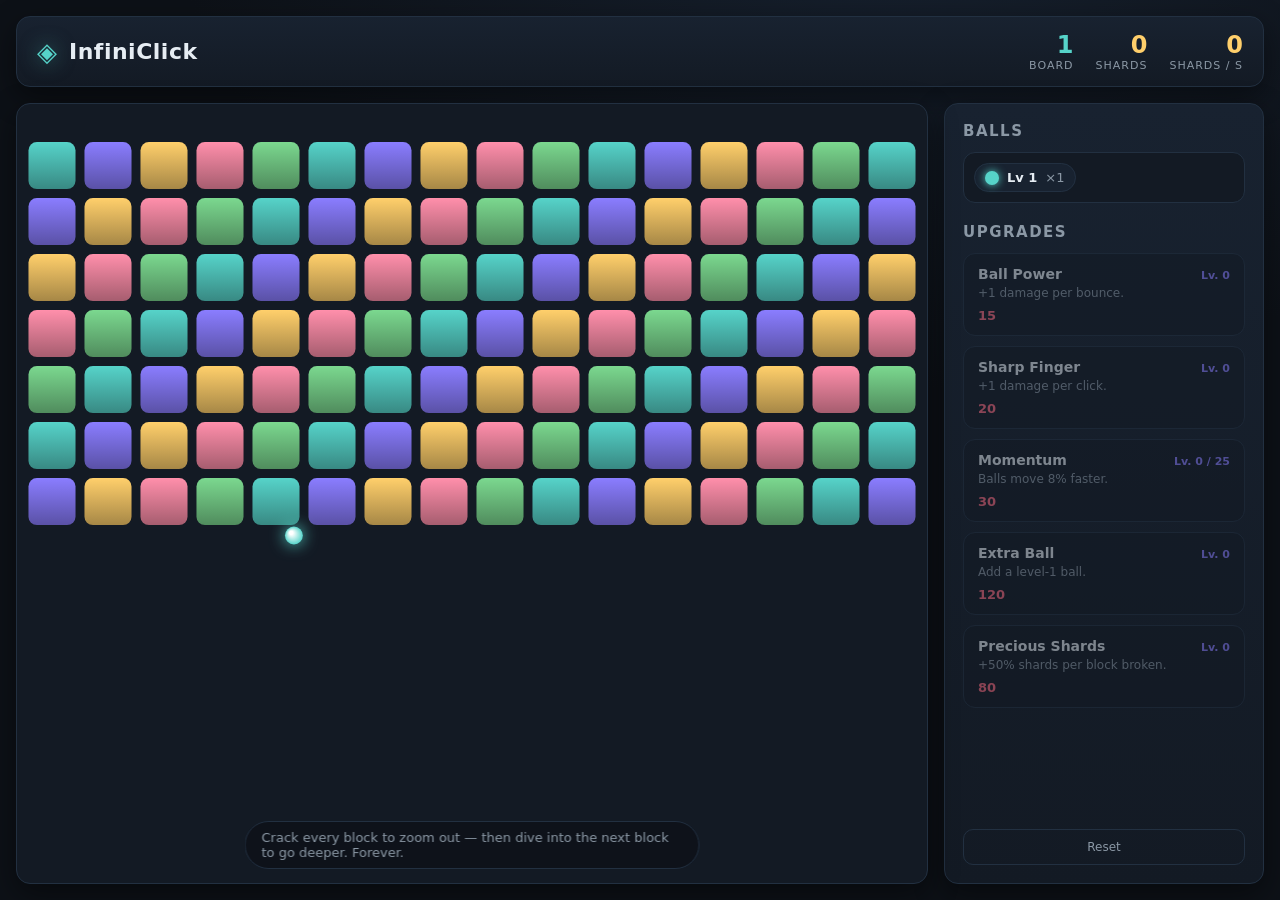
==== index.html @ d5f02555 "Add infinite fractal zoom, fix reset, ball banner, English pass Reset now wipes every scrap of live " ====
<!DOCTYPE html>
<html lang="en">
<head>
  <meta charset="UTF-8">
  <meta name="viewport" content="width=device-width, initial-scale=1.0">
  <title>InfiniClick</title>
  <link rel="stylesheet" href="style.css">
</head>
<body>
  <div id="app">
    <header id="topbar">
      <div class="brand">
        <span class="brand-mark">◈</span>
        <h1>InfiniClick</h1>
      </div>
      <div class="stats">
        <div class="stat">
          <span class="stat-value" id="board">1</span>
          <span class="stat-label">Board</span>
        </div>
        <div class="stat">
          <span class="stat-value" id="fragments">0</span>
          <span class="stat-label">Shards</span>
        </div>
        <div class="stat">
          <span class="stat-value" id="fps">0</span>
          <span class="stat-label">Shards / s</span>
        </div>
      </div>
    </header>

    <main id="stage">
      <canvas id="game"></canvas>
      <div id="hint">Crack every block to zoom out — then dive into the next block to go deeper. Forever.</div>
    </main>

    <aside id="shop">
      <h2>Balls</h2>
      <div id="ballbar"></div>
      <h2>Upgrades</h2>
      <div id="upgrades"></div>
      <button id="reset" title="Wipes all progress">Reset</button>
    </aside>
  </div>

  <script src="game.js"></script>
</body>
</html>
---- style.css ----
:root {
  --bg: #0d1117;
  --panel: #131a24;
  --panel-2: #182230;
  --line: #223041;
  --text: #e6edf3;
  --muted: #8b98a5;
  --accent: #56d3c9;
  --accent-2: #8a7dff;
  --gold: #ffcf6b;
  --danger: #ff6b81;
  --radius: 14px;
  --shadow: 0 10px 30px rgba(0, 0, 0, 0.45);
}

* { box-sizing: border-box; }

html, body {
  margin: 0;
  height: 100%;
  background: radial-gradient(1200px 800px at 70% -10%, #16202e 0%, var(--bg) 60%);
  color: var(--text);
  font-family: "Inter", "Segoe UI", system-ui, -apple-system, sans-serif;
  -webkit-font-smoothing: antialiased;
  overflow: hidden;
}

#app {
  height: 100%;
  display: grid;
  grid-template-columns: 1fr 320px;
  grid-template-rows: auto 1fr;
  grid-template-areas:
    "top   top"
    "stage shop";
  gap: 16px;
  padding: 16px;
}

/* Top bar */
#topbar {
  grid-area: top;
  display: flex;
  align-items: center;
  justify-content: space-between;
  padding: 14px 20px;
  background: linear-gradient(180deg, var(--panel-2), var(--panel));
  border: 1px solid var(--line);
  border-radius: var(--radius);
  box-shadow: var(--shadow);
}

.brand { display: flex; align-items: center; gap: 12px; }
.brand-mark {
  font-size: 26px;
  color: var(--accent);
  filter: drop-shadow(0 0 10px rgba(86, 211, 201, 0.5));
}
.brand h1 {
  margin: 0;
  font-size: 22px;
  letter-spacing: 0.5px;
  font-weight: 700;
}

.stats { display: flex; gap: 22px; }
.stat { display: flex; flex-direction: column; align-items: flex-end; }
.stat:first-child .stat-value { color: var(--accent); }
.stat-value {
  font-size: 24px;
  font-weight: 800;
  font-variant-numeric: tabular-nums;
  color: var(--gold);
}
.stat-label {
  font-size: 11px;
  text-transform: uppercase;
  letter-spacing: 1px;
  color: var(--muted);
}

/* Stage / canvas */
#stage {
  grid-area: stage;
  position: relative;
  background: var(--panel);
  border: 1px solid var(--line);
  border-radius: var(--radius);
  box-shadow: var(--shadow);
  overflow: hidden;
}
#game { display: block; width: 100%; height: 100%; cursor: crosshair; }

#hint {
  position: absolute;
  bottom: 14px;
  left: 50%;
  transform: translateX(-50%);
  padding: 8px 16px;
  font-size: 13px;
  color: var(--muted);
  background: rgba(13, 17, 23, 0.7);
  border: 1px solid var(--line);
  border-radius: 999px;
  backdrop-filter: blur(6px);
  pointer-events: none;
  transition: opacity 0.6s ease;
}

/* Shop */
#shop {
  grid-area: shop;
  background: linear-gradient(180deg, var(--panel-2), var(--panel));
  border: 1px solid var(--line);
  border-radius: var(--radius);
  box-shadow: var(--shadow);
  padding: 18px;
  display: flex;
  flex-direction: column;
  overflow: hidden;
}
#shop h2 {
  margin: 0 0 12px;
  font-size: 15px;
  text-transform: uppercase;
  letter-spacing: 1.5px;
  color: var(--muted);
}
#shop h2:not(:first-child) { margin-top: 16px; }
#upgrades { flex: 1; overflow-y: auto; display: flex; flex-direction: column; gap: 10px; }

/* Ball banner: a wrapping strip of per-level counts + merge buttons */
#ballbar {
  display: flex;
  flex-wrap: wrap;
  gap: 8px;
  padding: 10px;
  margin-bottom: 4px;
  border: 1px solid var(--line);
  border-radius: 12px;
  background: var(--panel);
}
.ballchip {
  display: flex;
  align-items: center;
  gap: 8px;
  padding: 6px 10px;
  border: 1px solid var(--line);
  border-radius: 999px;
  background: var(--panel-2);
  font-size: 13px;
}
.ballchip .dot {
  width: 14px;
  height: 14px;
  border-radius: 50%;
  box-shadow: 0 0 8px currentColor;
  flex: none;
}
.ballchip .lv { font-weight: 700; }
.ballchip .ct { color: var(--muted); font-variant-numeric: tabular-nums; }
.ballchip .merge {
  margin-left: auto;
  font: inherit;
  font-size: 12px;
  font-weight: 700;
  color: var(--bg);
  background: var(--accent);
  border: none;
  border-radius: 8px;
  padding: 6px 10px;
  cursor: pointer;
  transition: filter 0.15s ease, transform 0.08s ease;
}
.ballchip .merge:hover { filter: brightness(1.1); }
.ballchip .merge:active { transform: translateY(1px); }

.upgrade {
  text-align: left;
  width: 100%;
  border: 1px solid var(--line);
  background: var(--panel);
  color: var(--text);
  border-radius: 12px;
  padding: 12px 14px;
  cursor: pointer;
  transition: transform 0.08s ease, border-color 0.15s ease, background 0.15s ease;
  font: inherit;
}
.upgrade:hover:not(:disabled) { border-color: var(--accent); transform: translateY(-1px); }
.upgrade:active:not(:disabled) { transform: translateY(0); }
.upgrade:disabled { opacity: 0.5; cursor: not-allowed; }

.upgrade .u-head { display: flex; justify-content: space-between; align-items: baseline; }
.upgrade .u-name { font-weight: 700; font-size: 14px; }
.upgrade .u-level { font-size: 11px; color: var(--accent-2); font-weight: 700; }
.upgrade .u-desc { font-size: 12px; color: var(--muted); margin: 4px 0 8px; }
.upgrade .u-cost {
  font-size: 13px;
  font-weight: 700;
  color: var(--gold);
  font-variant-numeric: tabular-nums;
}
.upgrade.affordable .u-cost::before { content: "◈ "; }
.upgrade:not(.affordable) .u-cost { color: var(--danger); }

#reset {
  margin-top: 12px;
  padding: 10px;
  font: inherit;
  font-size: 12px;
  color: var(--muted);
  background: transparent;
  border: 1px solid var(--line);
  border-radius: 10px;
  cursor: pointer;
  transition: color 0.15s, border-color 0.15s;
}
#reset:hover { color: var(--danger); border-color: var(--danger); }

@media (max-width: 820px) {
  #app {
    grid-template-columns: 1fr;
    grid-template-rows: auto 1fr auto;
    grid-template-areas: "top" "stage" "shop";
  }
  #shop { max-height: 40vh; }
}

/* Three stats + the title: tighten up on small screens. */
@media (max-width: 520px) {
  #topbar { padding: 12px 14px; }
  .brand h1 { font-size: 18px; }
  .stats { gap: 14px; }
  .stat-value { font-size: 20px; }
  .stat-label { font-size: 10px; letter-spacing: 0.5px; }
}
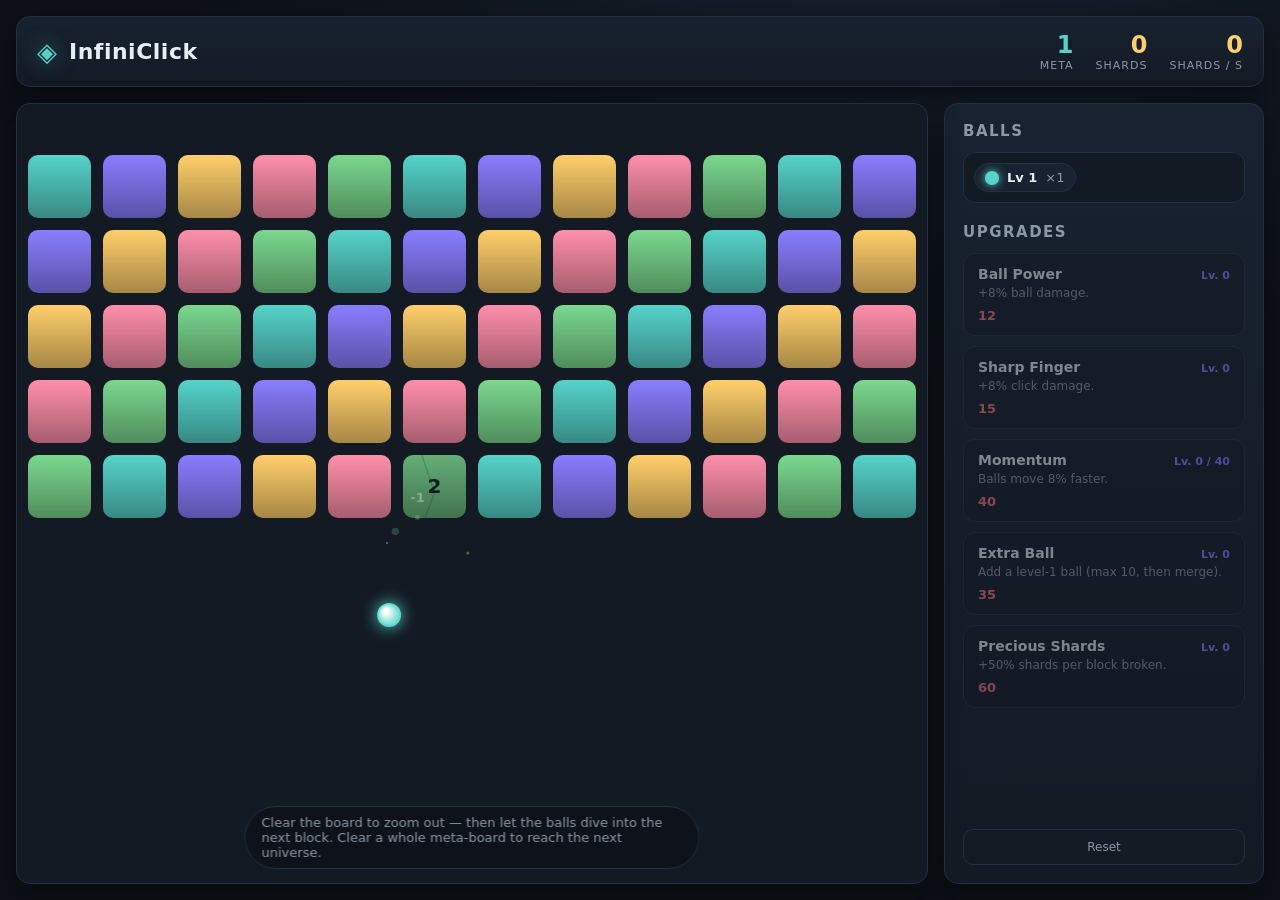
==== commit 12277504: "Add meta ranks, active meta phase, ascension interlude, big-number formatting Reworks progression ar" ====
--- a/index.html
+++ b/index.html
@@ -16,7 +16,7 @@
       <div class="stats">
         <div class="stat">
           <span class="stat-value" id="board">1</span>
-          <span class="stat-label">Board</span>
+          <span class="stat-label">Meta</span>
         </div>
         <div class="stat">
           <span class="stat-value" id="fragments">0</span>
@@ -31,7 +31,7 @@
 
     <main id="stage">
       <canvas id="game"></canvas>
-      <div id="hint">Crack every block to zoom out — then dive into the next block to go deeper. Forever.</div>
+      <div id="hint">Clear the board to zoom out — then let the balls dive into the next block. Clear a whole meta-board to reach the next universe.</div>
     </main>
 
     <aside id="shop">
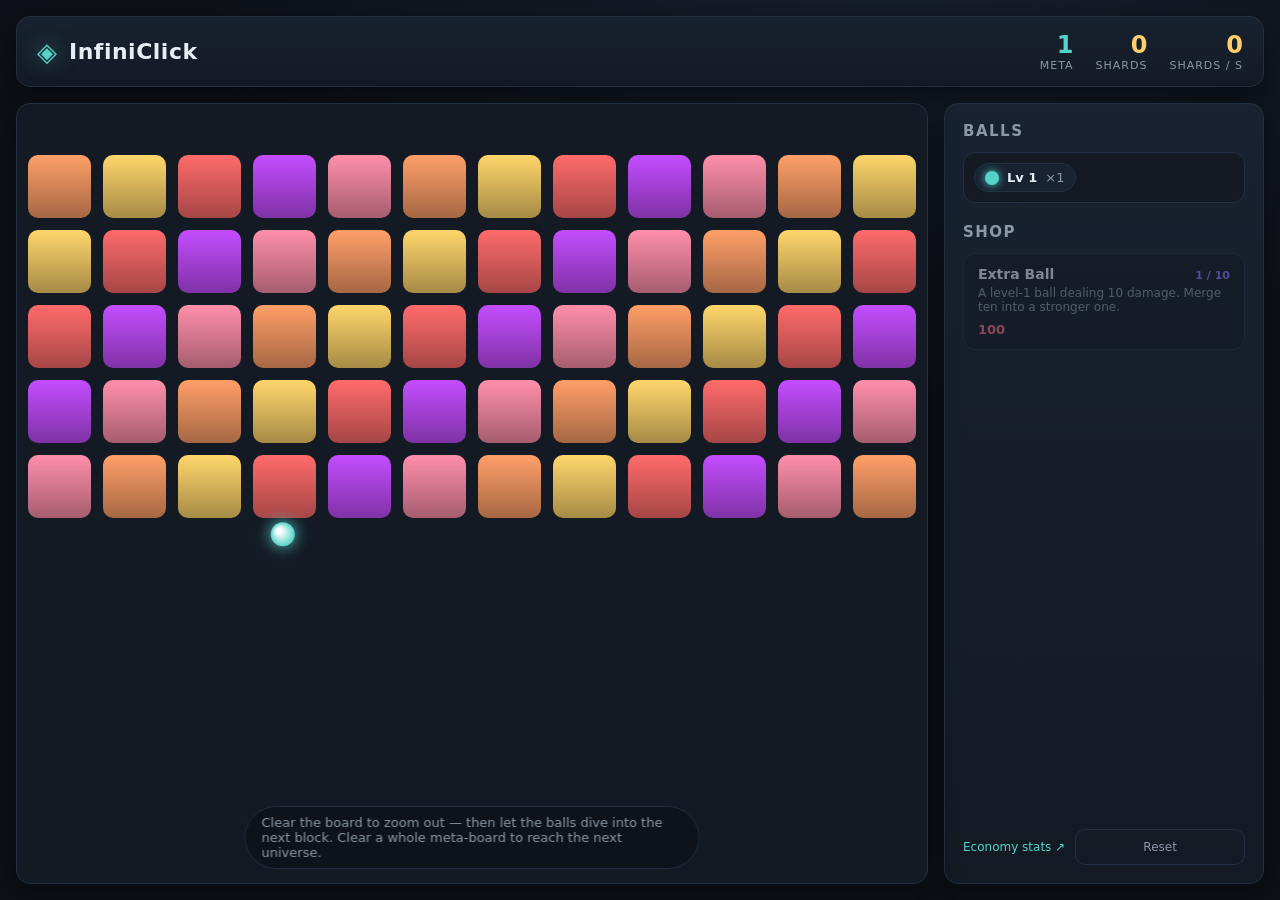
==== commit 22341368: "Split config/economy into shared modules; cost-per-board economy; stats page Extracts every tunable " ====
--- a/index.html
+++ b/index.html
@@ -37,12 +37,17 @@
     <aside id="shop">
       <h2>Balls</h2>
       <div id="ballbar"></div>
-      <h2>Upgrades</h2>
+      <h2>Shop</h2>
       <div id="upgrades"></div>
-      <button id="reset" title="Wipes all progress">Reset</button>
+      <div class="shop-links">
+        <a href="stats.html">Economy stats ↗</a>
+        <button id="reset" title="Wipes all progress">Reset</button>
+      </div>
     </aside>
   </div>
 
+  <script src="config.js"></script>
+  <script src="economy.js"></script>
   <script src="game.js"></script>
 </body>
 </html>
--- a/style.css
+++ b/style.css
@@ -204,8 +204,24 @@
 .upgrade.affordable .u-cost::before { content: "◈ "; }
 .upgrade:not(.affordable) .u-cost { color: var(--danger); }
 
+.shop-links {
+  margin-top: 12px;
+  display: flex;
+  align-items: center;
+  gap: 10px;
+}
+.shop-links a {
+  font-size: 12px;
+  color: var(--accent);
+  text-decoration: none;
+  padding: 10px 0;
+  white-space: nowrap;
+  transition: color 0.15s;
+}
+.shop-links a:hover { color: var(--accent-2); }
+
 #reset {
-  margin-top: 12px;
+  flex: 1;
   padding: 10px;
   font: inherit;
   font-size: 12px;
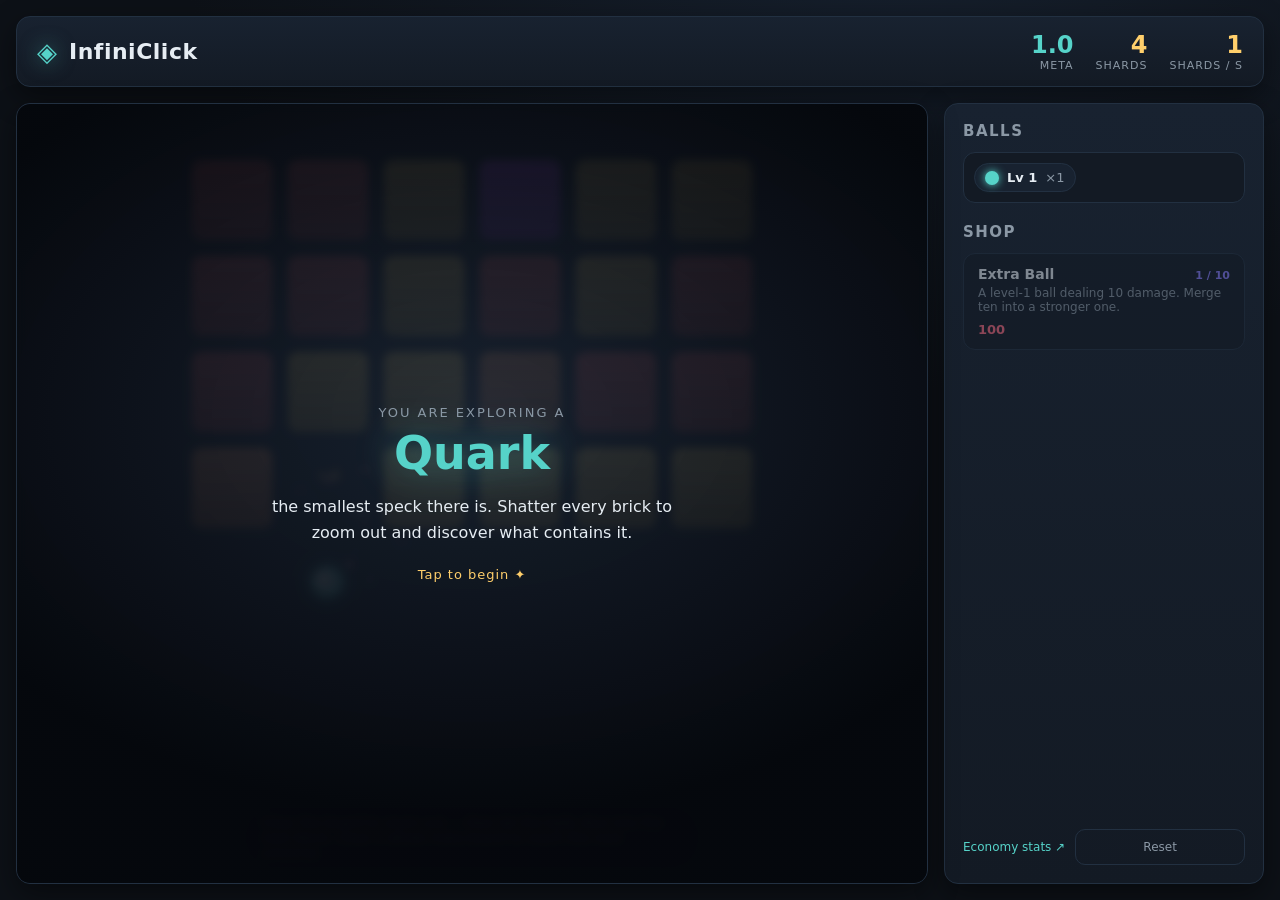
==== commit ca6292d5: "Fixed mobile grid, universe names + intro, HP-tinted bricks, universe gridlines Gameplay & presentat" ====
--- a/index.html
+++ b/index.html
@@ -32,6 +32,14 @@
     <main id="stage">
       <canvas id="game"></canvas>
       <div id="hint">Clear the board to zoom out — then let the balls dive into the next block. Clear a whole meta-board to reach the next universe.</div>
+      <div id="intro" class="hidden">
+        <div class="intro-card">
+          <div class="intro-kicker">You are exploring a</div>
+          <div class="intro-name">Quark</div>
+          <div class="intro-body">the smallest speck there is. Shatter every brick to zoom out and discover what contains it.</div>
+          <div class="intro-go">Tap to begin ✦</div>
+        </div>
+      </div>
     </main>
 
     <aside id="shop">
--- a/style.css
+++ b/style.css
@@ -107,6 +107,30 @@
   transition: opacity 0.6s ease;
 }
 
+/* Intro overlay */
+#intro {
+  position: absolute;
+  inset: 0;
+  display: flex;
+  align-items: center;
+  justify-content: center;
+  padding: 24px;
+  background: radial-gradient(600px 400px at 50% 40%, rgba(24, 34, 48, 0.9), rgba(5, 7, 12, 0.96));
+  backdrop-filter: blur(4px);
+  cursor: pointer;
+  z-index: 5;
+  transition: opacity 0.5s ease;
+}
+#intro.hidden { opacity: 0; pointer-events: none; }
+.intro-card { max-width: 420px; text-align: center; }
+.intro-kicker { font-size: 13px; letter-spacing: 2px; text-transform: uppercase; color: var(--muted); }
+.intro-name {
+  font-size: 46px; font-weight: 800; margin: 6px 0 14px;
+  color: var(--accent); filter: drop-shadow(0 0 20px rgba(86, 211, 201, 0.45));
+}
+.intro-body { font-size: 16px; line-height: 1.6; color: var(--text); }
+.intro-go { margin-top: 22px; font-size: 13px; letter-spacing: 1px; color: var(--gold); }
+
 /* Shop */
 #shop {
   grid-area: shop;
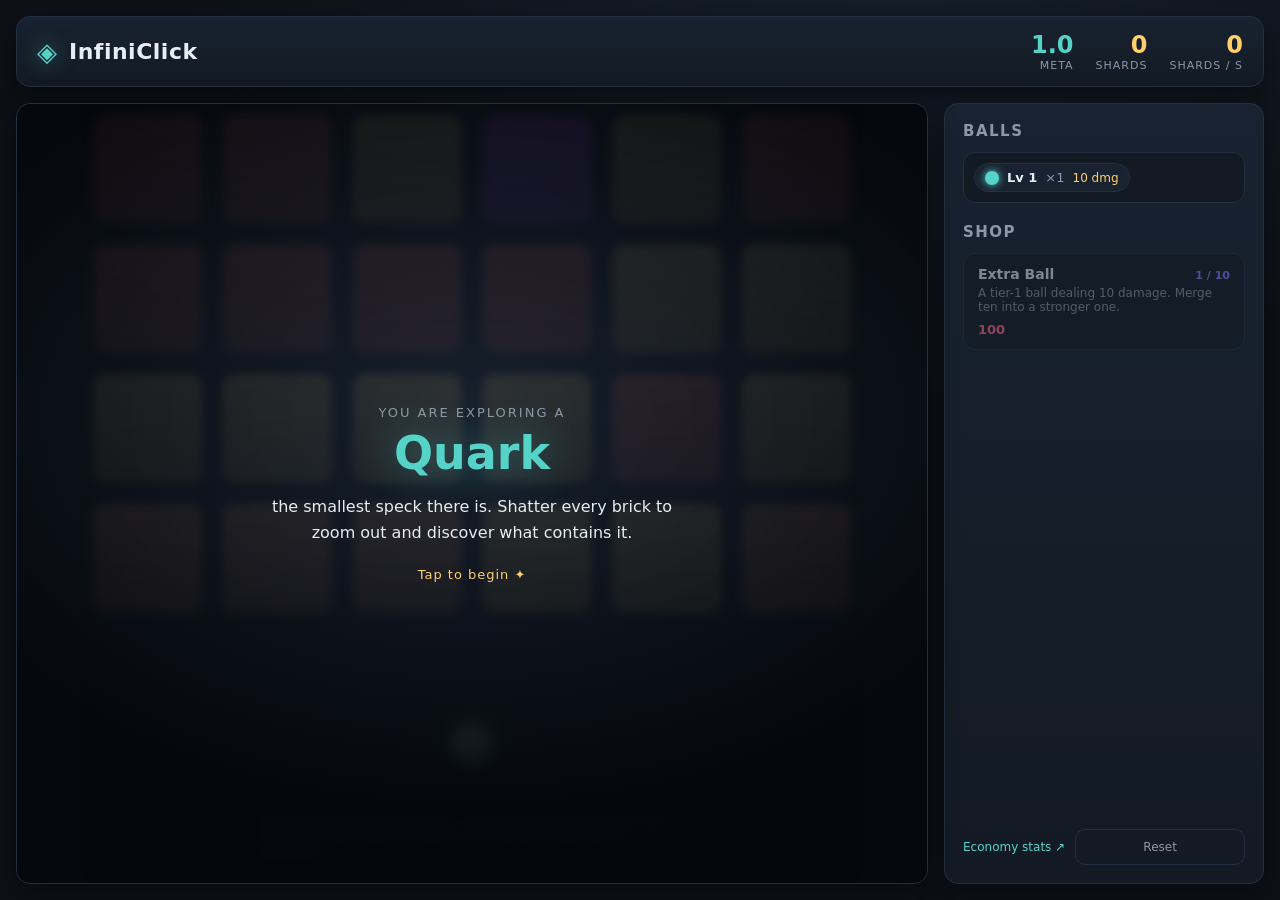
==== commit b158f94a: "Shared normalised layout (square field), intro pause, ball damage, merge tuning Layout is now shared" ====
--- a/index.html
+++ b/index.html
@@ -56,6 +56,7 @@
 
   <script src="config.js"></script>
   <script src="economy.js"></script>
+  <script src="layout.js"></script>
   <script src="game.js"></script>
 </body>
 </html>
--- a/style.css
+++ b/style.css
@@ -183,6 +183,7 @@
 }
 .ballchip .lv { font-weight: 700; }
 .ballchip .ct { color: var(--muted); font-variant-numeric: tabular-nums; }
+.ballchip .dmg { color: var(--gold); font-variant-numeric: tabular-nums; font-size: 12px; }
 .ballchip .merge {
   margin-left: auto;
   font: inherit;
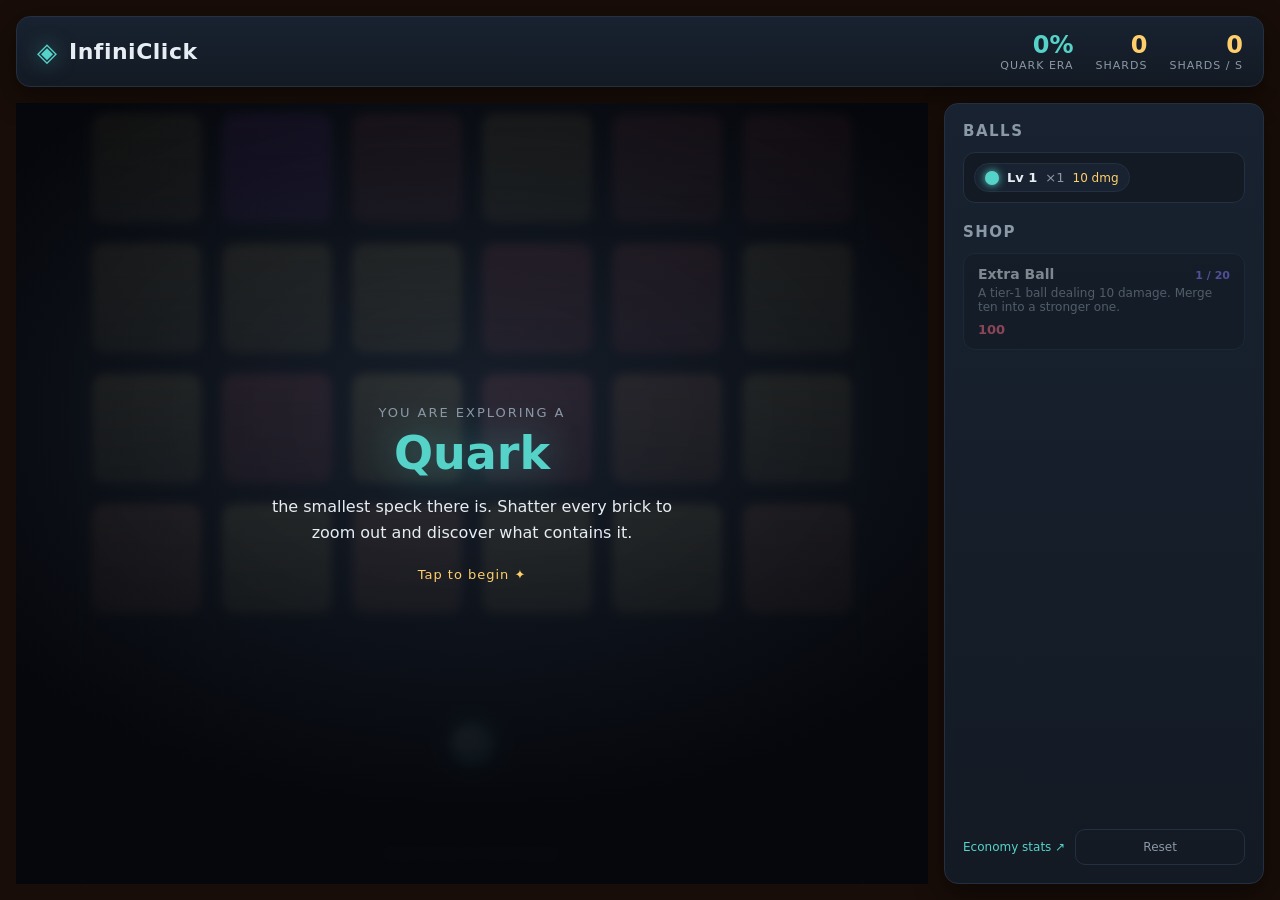
==== commit 1a52451d: "Universe theming (era HUD + backdrop), ball cap 20, ascend bonus by ball price Theming & UX:  - HUD " ====
--- a/index.html
+++ b/index.html
@@ -15,8 +15,8 @@
       </div>
       <div class="stats">
         <div class="stat">
-          <span class="stat-value" id="board">1</span>
-          <span class="stat-label">Meta</span>
+          <span class="stat-value" id="board">0%</span>
+          <span class="stat-label" id="metaLabel">Quark era</span>
         </div>
         <div class="stat">
           <span class="stat-value" id="fragments">0</span>
@@ -31,7 +31,7 @@
 
     <main id="stage">
       <canvas id="game"></canvas>
-      <div id="hint">Clear the board to zoom out — then let the balls dive into the next block. Clear a whole meta-board to reach the next universe.</div>
+      <div id="hint">Click bricks to finish faster</div>
       <div id="intro" class="hidden">
         <div class="intro-card">
           <div class="intro-kicker">You are exploring a</div>
--- a/style.css
+++ b/style.css
@@ -18,11 +18,13 @@
 html, body {
   margin: 0;
   height: 100%;
-  background: radial-gradient(1200px 800px at 70% -10%, #16202e 0%, var(--bg) 60%);
+  /* The universe's dark backdrop; JS repaints this per universe. */
+  background: #08161a;
   color: var(--text);
   font-family: "Inter", "Segoe UI", system-ui, -apple-system, sans-serif;
   -webkit-font-smoothing: antialiased;
   overflow: hidden;
+  transition: background 0.6s ease;
 }
 
 #app {
@@ -80,13 +82,12 @@
 }
 
 /* Stage / canvas */
+/* The play area is transparent — the themed screen background shows through,
+   and the square play-field border is drawn on the canvas itself. */
 #stage {
   grid-area: stage;
   position: relative;
-  background: var(--panel);
-  border: 1px solid var(--line);
-  border-radius: var(--radius);
-  box-shadow: var(--shadow);
+  background: transparent;
   overflow: hidden;
 }
 #game { display: block; width: 100%; height: 100%; cursor: crosshair; }
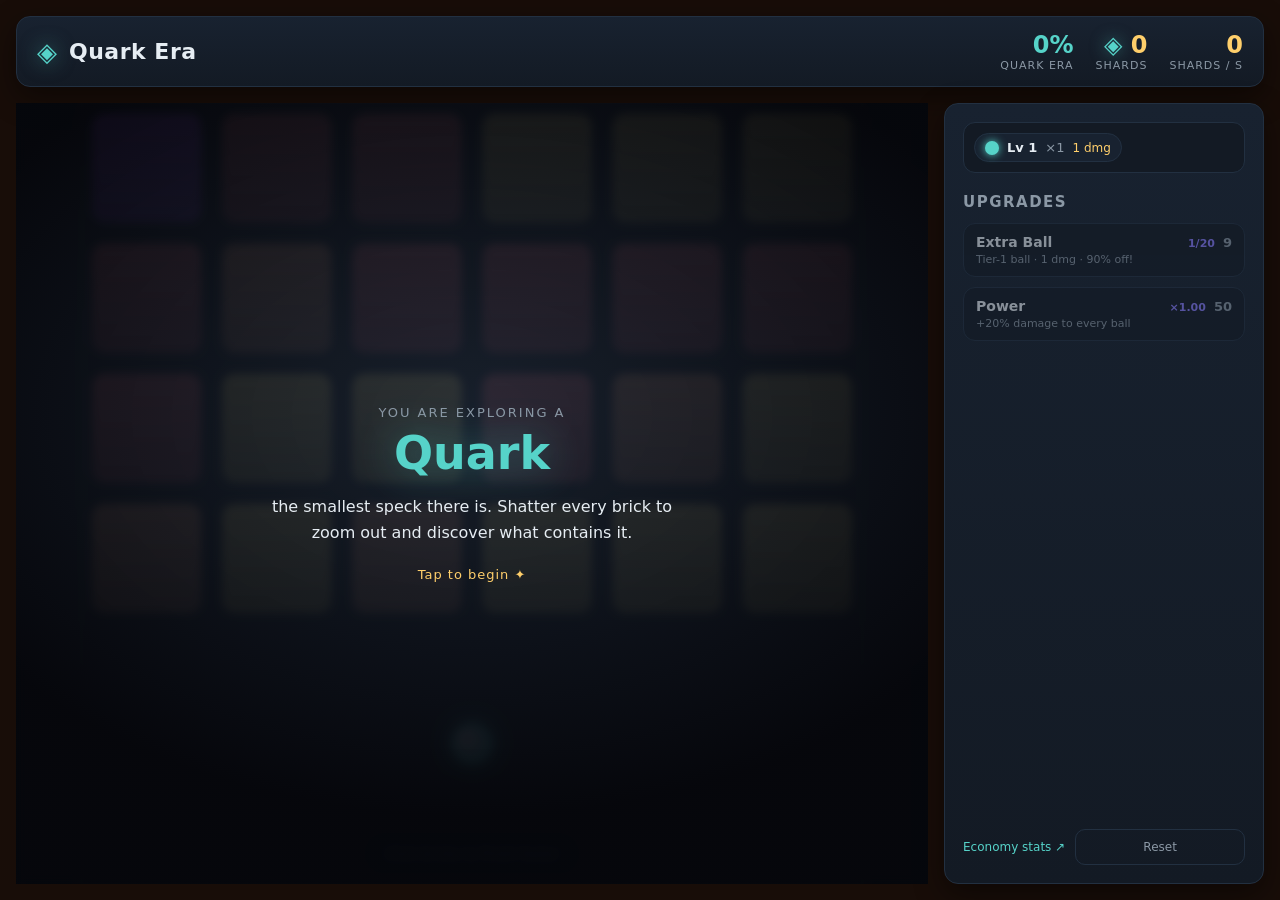
==== commit 896d1c68: "Phase 12: HP% decoupled from reward, ball sale, compact shop, era HUD - Per-universe brick HP% (UNIV" ====
--- a/index.html
+++ b/index.html
@@ -11,7 +11,7 @@
     <header id="topbar">
       <div class="brand">
         <span class="brand-mark">◈</span>
-        <h1>InfiniClick</h1>
+        <h1>Quark Era</h1>
       </div>
       <div class="stats">
         <div class="stat">
@@ -19,7 +19,7 @@
           <span class="stat-label" id="metaLabel">Quark era</span>
         </div>
         <div class="stat">
-          <span class="stat-value" id="fragments">0</span>
+          <span class="stat-value"><span class="stat-mark">◈</span> <span id="fragments">0</span></span>
           <span class="stat-label">Shards</span>
         </div>
         <div class="stat">
@@ -43,9 +43,8 @@
     </main>
 
     <aside id="shop">
-      <h2>Balls</h2>
       <div id="ballbar"></div>
-      <h2>Shop</h2>
+      <h2>Upgrades</h2>
       <div id="upgrades"></div>
       <div class="shop-links">
         <a href="stats.html">Economy stats ↗</a>
--- a/style.css
+++ b/style.css
@@ -80,6 +80,12 @@
   letter-spacing: 1px;
   color: var(--muted);
 }
+/* The ◈ shard icon in front of the shard counter (matches the brand mark). */
+.stat-mark {
+  color: var(--accent);
+  font-weight: 700;
+  filter: drop-shadow(0 0 8px rgba(86, 211, 201, 0.5));
+}
 
 /* Stage / canvas */
 /* The play area is transparent — the themed screen background shows through,
@@ -208,27 +214,39 @@
   background: var(--panel);
   color: var(--text);
   border-radius: 12px;
-  padding: 12px 14px;
+  padding: 10px 12px;
   cursor: pointer;
   transition: transform 0.08s ease, border-color 0.15s ease, background 0.15s ease;
   font: inherit;
 }
-.upgrade:hover:not(:disabled) { border-color: var(--accent); transform: translateY(-1px); }
 .upgrade:active:not(:disabled) { transform: translateY(0); }
-.upgrade:disabled { opacity: 0.5; cursor: not-allowed; }
-
-.upgrade .u-head { display: flex; justify-content: space-between; align-items: baseline; }
+.upgrade:disabled { opacity: 0.55; cursor: not-allowed; }
+/* Gold border (and hover lift) whenever the upgrade is affordable. */
+.upgrade.affordable { border-color: var(--gold); }
+.upgrade.affordable:hover { transform: translateY(-1px); box-shadow: 0 0 0 1px var(--gold); }
+
+/* One line: name, then meta + cost pushed to the right. */
+.upgrade .u-line { display: flex; align-items: baseline; gap: 8px; }
 .upgrade .u-name { font-weight: 700; font-size: 14px; }
-.upgrade .u-level { font-size: 11px; color: var(--accent-2); font-weight: 700; }
-.upgrade .u-desc { font-size: 12px; color: var(--muted); margin: 4px 0 8px; }
+.upgrade .u-meta { margin-left: auto; font-size: 11px; color: var(--accent-2); font-weight: 700; font-variant-numeric: tabular-nums; }
 .upgrade .u-cost {
   font-size: 13px;
-  font-weight: 700;
+  font-weight: 800;
   color: var(--gold);
   font-variant-numeric: tabular-nums;
+  white-space: nowrap;
 }
 .upgrade.affordable .u-cost::before { content: "◈ "; }
-.upgrade:not(.affordable) .u-cost { color: var(--danger); }
+.upgrade:not(.affordable) .u-cost { color: var(--muted); }
+/* One-line description, ellipsised if it would ever overflow. */
+.upgrade .u-desc {
+  font-size: 11px;
+  color: var(--muted);
+  margin: 3px 0 0;
+  white-space: nowrap;
+  overflow: hidden;
+  text-overflow: ellipsis;
+}
 
 .shop-links {
   margin-top: 12px;
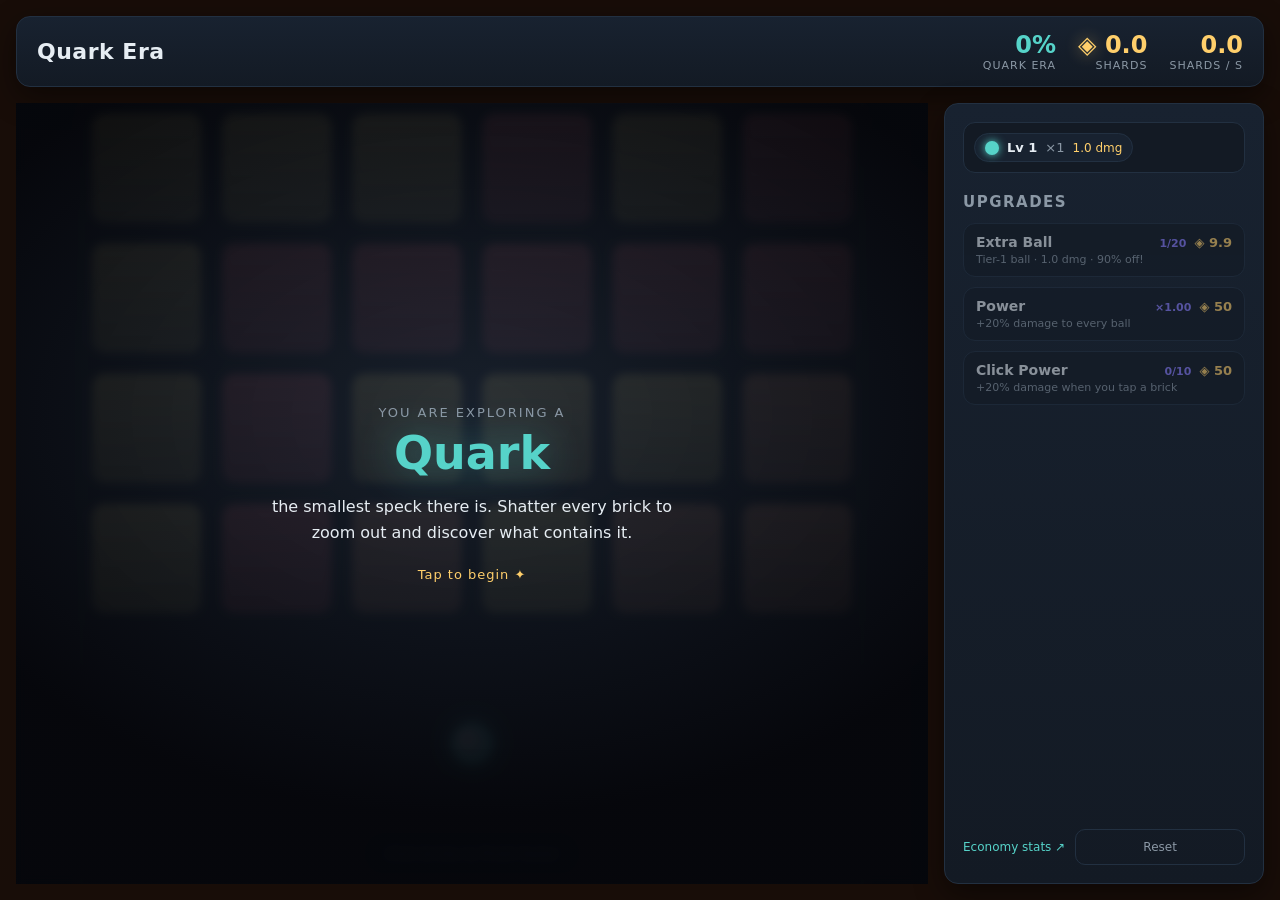
==== commit fc18e5b6: "Shop click-power upgrade, decimal display, faded HP labels, gold shard icon Config: MERGE_DAMAGE_MUL" ====
--- a/index.html
+++ b/index.html
@@ -10,7 +10,6 @@
   <div id="app">
     <header id="topbar">
       <div class="brand">
-        <span class="brand-mark">◈</span>
         <h1>Quark Era</h1>
       </div>
       <div class="stats">
--- a/style.css
+++ b/style.css
@@ -80,11 +80,11 @@
   letter-spacing: 1px;
   color: var(--muted);
 }
-/* The ◈ shard icon in front of the shard counter (matches the brand mark). */
+/* The ◈ shard icon in front of the shard counter — gold, matching the shards. */
 .stat-mark {
-  color: var(--accent);
+  color: var(--gold);
   font-weight: 700;
-  filter: drop-shadow(0 0 8px rgba(86, 211, 201, 0.5));
+  filter: drop-shadow(0 0 8px rgba(255, 207, 107, 0.45));
 }
 
 /* Stage / canvas */
@@ -236,8 +236,9 @@
   font-variant-numeric: tabular-nums;
   white-space: nowrap;
 }
-.upgrade.affordable .u-cost::before { content: "◈ "; }
-.upgrade:not(.affordable) .u-cost { color: var(--muted); }
+/* The price always carries the ◈ shard icon and the gold shard colour, even when
+   you can't afford it yet — so it always reads as "this many shards". */
+.upgrade .u-cost::before { content: "◈ "; }
 /* One-line description, ellipsised if it would ever overflow. */
 .upgrade .u-desc {
   font-size: 11px;
